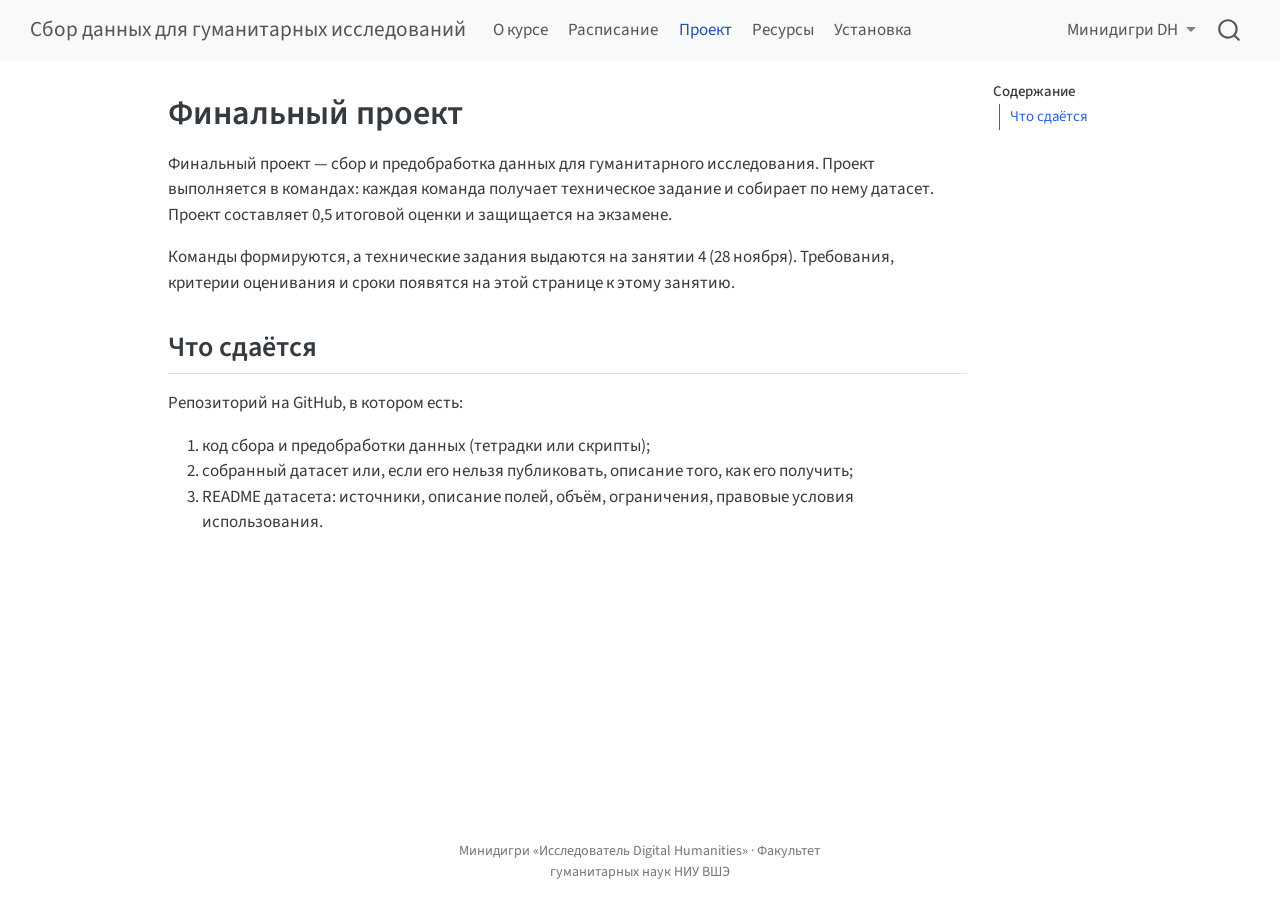
==== docs/project.html @ d886c1c8 "Add course repository skeleton and website Seminar folders 01-07 with topic READMEs, project folder," ====
<!DOCTYPE html>
<html xmlns="http://www.w3.org/1999/xhtml" lang="ru" xml:lang="ru"><head>

<meta charset="utf-8">
<meta name="generator" content="quarto-1.11.9">

<meta name="viewport" content="width=device-width, initial-scale=1.0, user-scalable=yes">


<title>Финальный проект – Сбор данных для гуманитарных исследований</title>
<style>
/* Default styles provided by pandoc.
** See https://pandoc.org/MANUAL.html#variables-for-html for config info.
*/
span.smallcaps{font-variant: small-caps;}
div.columns{display: flex; gap: 1.5em;}
div.column{flex: auto;}
@media screen {
div.columns{gap: min(4vw, 1.5em);}
div.column{overflow-x: auto;}
}
div.hanging-indent{margin-left: 1.5em; text-indent: -1.5em;}
ul.task-list{list-style: none;}
ul.task-list li input[type="checkbox"] {
  width: 0.8em;
  margin: 0 0.8em 0.2em -1em; /* quarto-specific, see https://github.com/quarto-dev/quarto-cli/issues/4556 */ 
  vertical-align: middle;
}
</style>


<script src="site_libs/quarto-nav/quarto-nav.js"></script>
<script src="site_libs/quarto-nav/headroom.min.js"></script>
<script src="site_libs/clipboard/clipboard.min.js"></script>
<script src="site_libs/quarto-search/autocomplete.umd.js"></script>
<script src="site_libs/quarto-search/fuse.min.js"></script>
<script src="site_libs/quarto-search/quarto-search.js"></script>
<meta name="quarto:offset" content="./">
<script src="site_libs/quarto-html/quarto.js" type="module"></script>
<script src="site_libs/quarto-html/tabsets/tabsets.js" type="module"></script>
<script src="site_libs/quarto-html/scrollable-regions/scrollable-regions.js" type="module"></script>
<script src="site_libs/quarto-html/popper.min.js"></script>
<script src="site_libs/quarto-html/tippy.umd.min.js"></script>
<script src="site_libs/quarto-html/anchor.min.js"></script>
<link href="site_libs/quarto-html/tippy.css" rel="stylesheet">
<link href="site_libs/quarto-html/quarto-syntax-highlighting-63b5708e65d6cd79cd7618c58d0c21e7.css" rel="stylesheet" id="quarto-text-highlighting-styles">
<script src="site_libs/bootstrap/bootstrap.min.js"></script>
<link href="site_libs/bootstrap/bootstrap-icons.css" rel="stylesheet">
<link href="site_libs/bootstrap/bootstrap-2f26042ee04390a409193c36bb3e8631.min.css" rel="stylesheet" append-hash="true" id="quarto-bootstrap" data-mode="light">
<script id="quarto-search-options" type="application/json">{
  "location": "navbar",
  "copy-button": false,
  "collapse-after": 3,
  "panel-placement": "end",
  "type": "overlay",
  "limit": 50,
  "keyboard-shortcut": [
    "f",
    "/",
    "s"
  ],
  "show-item-context": false,
  "language": {
    "search-no-results-text": "Поиск не дал результатов",
    "search-matching-documents-text": "Результаты поиска",
    "search-copy-link-title": "Скопировать ссылку",
    "search-hide-matches-text": "Скрыть дополнительные результаты",
    "search-more-match-text": "дополнительный результат в этом документе",
    "search-more-matches-text": "дополнительных результата(-ов) в этом документе",
    "search-clear-button-title": "Очистить",
    "search-text-placeholder": "",
    "search-detached-cancel-button-title": "Отменить",
    "search-submit-button-title": "Найти",
    "search-label": "Поиск"
  }
}</script>


<link rel="stylesheet" href="styles.css">
</head>

<body class="nav-fixed quarto-light"><a id="quarto-skip-link" class="visually-hidden-focusable" href="#quarto-document-content">Skip to main content</a>

<div id="quarto-search-results"></div>
  <header id="quarto-header" class="headroom fixed-top">
    <nav class="navbar navbar-expand-lg " data-bs-theme="dark" aria-label="Сайт">
      <div class="navbar-container container-fluid">
      <div class="navbar-brand-container mx-auto">
    <a class="navbar-brand" href="./index.html">
    <span class="navbar-title">Сбор данных для гуманитарных исследований</span>
    </a>
  </div>
          <button class="navbar-toggler" type="button" data-bs-toggle="collapse" data-bs-target="#navbarCollapse" aria-controls="navbarCollapse" aria-expanded="false" aria-label="Переключить навигацию" onclick="if (window.quartoToggleHeadroom) { window.quartoToggleHeadroom(); }">
  <span class="navbar-toggler-icon"></span>
</button>
          <div class="collapse navbar-collapse" id="navbarCollapse">
            <ul class="navbar-nav navbar-nav-scroll me-auto">
  <li class="nav-item">
    <a class="nav-link" href="./index.html"> 
<span class="menu-text">О курсе</span></a>
  </li>  
  <li class="nav-item">
    <a class="nav-link" href="./schedule.html"> 
<span class="menu-text">Расписание</span></a>
  </li>  
  <li class="nav-item">
    <a class="nav-link active" href="./project.html" aria-current="page"> 
<span class="menu-text">Проект</span></a>
  </li>  
  <li class="nav-item">
    <a class="nav-link" href="./resources.html"> 
<span class="menu-text">Ресурсы</span></a>
  </li>  
  <li class="nav-item">
    <a class="nav-link" href="./setup.html"> 
<span class="menu-text">Установка</span></a>
  </li>  
</ul>
            <ul class="navbar-nav navbar-nav-scroll ms-auto">
  <li class="nav-item dropdown ">
    <a class="nav-link dropdown-toggle" href="#" id="nav-menu-dh" role="link" data-bs-toggle="dropdown" aria-expanded="false">
 <span class="menu-text">Минидигри DH</span>
    </a>
    <ul class="dropdown-menu dropdown-menu-end" aria-labelledby="nav-menu-dh">    
        <li>
    <a class="dropdown-item" href="https://always1ready.github.io/dh-tools/">
 <span class="dropdown-text">1. Цифровые технологии в профессиональной деятельности</span></a>
  </li>  
        <li>
    <a class="dropdown-item" href="https://minidegree-dh.github.io/miniDH-scraping/">
 <span class="dropdown-text">2. Сбор данных с Web-scraping и API</span></a>
  </li>  
        <li>
    <a class="dropdown-item" href="https://github.com/Minidegree-DH/miniDH-NLP-CV">
 <span class="dropdown-text">3. Основы работы с естественным языком и изображениями</span></a>
  </li>  
        <li>
    <a class="dropdown-item" href="https://github.com/Minidegree-DH/miniDH-ML">
 <span class="dropdown-text">4. Алгоритмы машинного обучения для текстов и изображений</span></a>
  </li>  
        <li><hr class="dropdown-divider"></li>
        <li>
    <a class="dropdown-item" href="https://github.com/Minidegree-DH/minidh-student-projects">
 <span class="dropdown-text">Студенческие проекты</span></a>
  </li>  
        <li>
    <a class="dropdown-item" href="https://github.com/Minidegree-DH">
 <span class="dropdown-text">Минидигри на GitHub</span></a>
  </li>  
    </ul>
  </li>
</ul>
          </div> <!-- /navcollapse -->
            <div class="quarto-navbar-tools">
</div>
            <div id="quarto-search" class="" title="Поиск"></div>
      </div> <!-- /container-fluid -->
    </nav>
</header>
<!-- content -->
<div id="quarto-content" class="quarto-container page-columns page-rows-contents page-layout-article page-navbar">
<!-- sidebar -->
<!-- margin-sidebar -->
    <div id="quarto-margin-sidebar" class="sidebar margin-sidebar">
        <nav id="TOC" role="doc-toc" aria-labelledby="toc-title" class="toc-active">
    <h2 id="toc-title">Содержание</h2>
   
  <ul>
  <li><a href="#что-сдаётся" id="toc-что-сдаётся" class="nav-link active" data-scroll-target="#что-сдаётся">Что сдаётся</a></li>
  </ul>
</nav>
    </div>
<!-- main -->
<main class="content" id="quarto-document-content" tabindex="-1">

<header id="title-block-header" class="quarto-title-block default">
<div class="quarto-title">
<h1 class="title">Финальный проект</h1>
</div>



<div class="quarto-title-meta">

    
  
    
  </div>
  


</header>


<p>Финальный проект — сбор и предобработка данных для гуманитарного исследования. Проект выполняется в командах: каждая команда получает техническое задание и собирает по нему датасет. Проект составляет 0,5 итоговой оценки и защищается на экзамене.</p>
<p>Команды формируются, а технические задания выдаются на занятии 4 (28 ноября). Требования, критерии оценивания и сроки появятся на этой странице к этому занятию.</p>
<section id="что-сдаётся" class="level2">
<h2 class="anchored" data-anchor-id="что-сдаётся">Что сдаётся</h2>
<p>Репозиторий на GitHub, в котором есть:</p>
<ol type="1">
<li>код сбора и предобработки данных (тетрадки или скрипты);</li>
<li>собранный датасет или, если его нельзя публиковать, описание того, как его получить;</li>
<li>README датасета: источники, описание полей, объём, ограничения, правовые условия использования.</li>
</ol>
<!-- TODO: критерии оценивания с баллами, этапы и сроки, требования к защите. -->


</section>

</main> <!-- /main -->
<script id="quarto-html-after-body" type="application/javascript">
  window.document.addEventListener("DOMContentLoaded", function (event) {
    const icon = "";
    const anchorJS = new window.AnchorJS();
    anchorJS.options = {
      placement: 'right',
      icon: icon
    };
    anchorJS.add('.anchored');
    const isCodeAnnotation = (el) => {
      for (const clz of el.classList) {
        if (clz.startsWith('code-annotation-')) {                     
          return true;
        }
      }
      return false;
    }
    const onCopySuccess = function(e) {
      // button target
      const button = e.trigger;
      // don't keep focus
      button.blur();
      // flash "checked"
      button.classList.add('code-copy-button-checked');
      var currentTitle = button.getAttribute("title");
      button.setAttribute("title", "Скопировано");
      let tooltip;
      if (window.bootstrap) {
        button.setAttribute("data-bs-toggle", "tooltip");
        button.setAttribute("data-bs-placement", "left");
        button.setAttribute("data-bs-title", "Скопировано");
        tooltip = new bootstrap.Tooltip(button, 
          { trigger: "manual", 
            customClass: "code-copy-button-tooltip",
            offset: [0, -8]});
        tooltip.show();    
      }
      setTimeout(function() {
        if (tooltip) {
          tooltip.hide();
          button.removeAttribute("data-bs-title");
          button.removeAttribute("data-bs-toggle");
          button.removeAttribute("data-bs-placement");
        }
        button.setAttribute("title", currentTitle);
        button.classList.remove('code-copy-button-checked');
      }, 1000);
      // clear code selection
      e.clearSelection();
    }
    const getTextToCopy = function(trigger) {
      const outerScaffold = trigger.parentElement.cloneNode(true);
      const codeEl = outerScaffold.querySelector('code');
      for (const childEl of codeEl.children) {
        if (isCodeAnnotation(childEl)) {
          childEl.remove();
        }
      }
      return codeEl.innerText;
    }
    const clipboard = new window.ClipboardJS('.code-copy-button:not([data-in-quarto-modal])', {
      text: getTextToCopy
    });
    clipboard.on('success', onCopySuccess);
    if (window.document.getElementById('quarto-embedded-source-code-modal')) {
      const clipboardModal = new window.ClipboardJS('.code-copy-button[data-in-quarto-modal]', {
        text: getTextToCopy,
        container: window.document.getElementById('quarto-embedded-source-code-modal')
      });
      clipboardModal.on('success', onCopySuccess);
    }
      var localhostRegex = new RegExp(/^(?:http|https):\/\/localhost\:?[0-9]*\//);
      var mailtoRegex = new RegExp(/^mailto:/);
        var filterRegex = new RegExp("https:\/\/minidegree-dh\.github\.io\/miniDH-scraping\/");
      var isInternal = (href) => {
          return filterRegex.test(href) || localhostRegex.test(href) || mailtoRegex.test(href);
      }
      // Inspect non-navigation links and adorn them if external
      window.quartoDecorateExternalLinks = function (root) {
     var links = (root || window.document).querySelectorAll('a[href]:not(.nav-link):not(.navbar-brand):not(.toc-action):not(.sidebar-link):not(.sidebar-item-toggle):not(.pagination-link):not(.no-external):not([aria-hidden]):not(.dropdown-item):not(.quarto-navigation-tool):not(.about-link)');
      for (var i=0; i<links.length; i++) {
        const link = links[i];
        if (!isInternal(link.href)) {
          // undo the damage that might have been done by quarto-nav.js in the case of
          // links that we want to consider external
          if (link.dataset.originalHref !== undefined) {
            link.href = link.dataset.originalHref;
          }
          if (!link.classList.contains('no-external-icon')) {
          }
        }
      }
      };
      window.quartoDecorateExternalLinks(window.document);
    // Esc closes the popup (WCAG 1.4.13) and focus leaving both trigger and
    // popup closes it (WCAG 2.4.11); tippy handles neither for interactive popups.
    const hideOnEscAndFocusOut = {
      name: 'hideOnEscAndFocusOut',
      defaultValue: true,
      fn(instance) {
        const dismiss = () => {
          // A show scheduled by the trigger delay would otherwise reopen it
          instance.clearDelayTimeouts();
          instance.hide();
        };
        const onKeyDown = (event) => {
          if (event.key !== 'Escape') {
            return;
          }
          // Keep Esc from also reaching page handlers (e.g. reveal.js overview),
          // except an open reveal.js slide menu, which Esc should close too.
          // The menu handles keys only when its keyboard option is on.
          const menuHandlesEsc = window.Reveal?.getPlugin?.('menu')?.isOpen() &&
            window.Reveal.getConfig().menu?.keyboard !== false;
          if (!menuHandlesEsc) {
            event.stopPropagation();
          }
          if (instance.popper.contains(window.document.activeElement)) {
            // Disabled while refocusing so the focus trigger does not reopen it
            instance.disable();
            instance.reference.focus();
            instance.enable();
          }
          dismiss();
        };
        const onFocusOut = (event) => {
          const target = event.relatedTarget;
          if (target && !instance.reference.contains(target) &&
              !instance.popper.contains(target)) {
            dismiss();
          }
        };
        // On the trigger too: a click trigger (code-annotations: select) has no
        // blur handling. Attached for the instance's lifetime so leaving the
        // trigger also cancels a show still pending on the trigger delay.
        instance.reference.addEventListener('focusout', onFocusOut);
        return {
          onShow() {
            window.document.addEventListener('keydown', onKeyDown, true);
            instance.popper.addEventListener('focusout', onFocusOut);
          },
          onHide() {
            window.document.removeEventListener('keydown', onKeyDown, true);
            instance.popper.removeEventListener('focusout', onFocusOut);
          },
          onDestroy() {
            instance.reference.removeEventListener('focusout', onFocusOut);
          },
        };
      },
    };
    function tippyHover(el, contentFn, onTriggerFn, onUntriggerFn) {
      const config = {
        allowHTML: true,
        maxWidth: 500,
        delay: 100,
        arrow: false,
        appendTo: function(el) {
            return el.parentElement;
        },
        interactive: true,
        interactiveBorder: 10,
        theme: 'quarto',
        placement: 'bottom-start',
        plugins: [hideOnEscAndFocusOut],
      };
      if (contentFn) {
        config.content = contentFn;
      }
      if (onTriggerFn) {
        config.onTrigger = onTriggerFn;
      }
      if (onUntriggerFn) {
        config.onUntrigger = onUntriggerFn;
      }
      window.tippy(el, config); 
    }
    const noterefs = window.document.querySelectorAll('a[role="doc-noteref"]');
    for (var i=0; i<noterefs.length; i++) {
      const ref = noterefs[i];
      tippyHover(ref, function() {
        // use id or data attribute instead here
        let href = ref.getAttribute('data-footnote-href') || ref.getAttribute('href');
        try { href = new URL(href).hash; } catch {}
        const id = href.replace(/^#\/?/, "");
        const note = window.document.getElementById(id);
        if (note) {
          return note.innerHTML;
        } else {
          return "";
        }
      });
    }
    const xrefs = window.document.querySelectorAll('a.quarto-xref');
    const processXRef = (id, note) => {
      // Strip column container classes
      const stripColumnClz = (el) => {
        el.classList.remove("page-full", "page-columns");
        if (el.children) {
          for (const child of el.children) {
            stripColumnClz(child);
          }
        }
      }
      stripColumnClz(note)
      if (id === null || id.startsWith('sec-')) {
        // Special case sections, only their first couple elements
        const container = document.createElement("div");
        if (note.children && note.children.length > 2) {
          container.appendChild(note.children[0].cloneNode(true));
          for (let i = 1; i < note.children.length; i++) {
            const child = note.children[i];
            if (child.tagName === "P" && child.innerText === "") {
              continue;
            } else {
              container.appendChild(child.cloneNode(true));
              break;
            }
          }
          if (window.Quarto?.typesetMath) {
            window.Quarto.typesetMath(container);
          }
          return container.innerHTML
        } else {
          if (window.Quarto?.typesetMath) {
            window.Quarto.typesetMath(note);
          }
          return note.innerHTML;
        }
      } else {
        // Remove any anchor links if they are present
        const anchorLink = note.querySelector('a.anchorjs-link');
        if (anchorLink) {
          anchorLink.remove();
        }
        if (window.Quarto?.typesetMath) {
          window.Quarto.typesetMath(note);
        }
        if (note.classList.contains("callout")) {
          return note.outerHTML;
        } else {
          return note.innerHTML;
        }
      }
    }
    for (var i=0; i<xrefs.length; i++) {
      const xref = xrefs[i];
      tippyHover(xref, undefined, function(instance) {
        instance.disable();
        let url = xref.getAttribute('href');
        let hash = undefined; 
        if (url.startsWith('#')) {
          hash = url;
        } else {
          try { hash = new URL(url).hash; } catch {}
        }
        if (hash) {
          const id = hash.replace(/^#\/?/, "");
          const note = window.document.getElementById(id);
          if (note !== null) {
            try {
              const html = processXRef(id, note.cloneNode(true));
              instance.setContent(html);
            } finally {
              instance.enable();
              instance.show();
            }
          } else {
            // See if we can fetch this
            fetch(url.split('#')[0])
            .then(res => res.text())
            .then(html => {
              const parser = new DOMParser();
              const htmlDoc = parser.parseFromString(html, "text/html");
              const note = htmlDoc.getElementById(id);
              if (note !== null) {
                const html = processXRef(id, note);
                instance.setContent(html);
              } 
            }).finally(() => {
              instance.enable();
              instance.show();
            });
          }
        } else {
          // See if we can fetch a full url (with no hash to target)
          // This is a special case and we should probably do some content thinning / targeting
          fetch(url)
          .then(res => res.text())
          .then(html => {
            const parser = new DOMParser();
            const htmlDoc = parser.parseFromString(html, "text/html");
            const note = htmlDoc.querySelector('main.content');
            if (note !== null) {
              // This should only happen for chapter cross references
              // (since there is no id in the URL)
              // remove the first header
              if (note.children.length > 0 && note.children[0].tagName === "HEADER") {
                note.children[0].remove();
              }
              const html = processXRef(null, note);
              instance.setContent(html);
            } 
          }).finally(() => {
            instance.enable();
            instance.show();
          });
        }
      }, function(instance) {
      });
    }
        let selectedAnnoteEl;
        const selectorForAnnotation = ( cell, annotation) => {
          let cellAttr = 'data-code-cell="' + cell + '"';
          let lineAttr = 'data-code-annotation="' +  annotation + '"';
          const selector = 'span[' + cellAttr + '][' + lineAttr + ']';
          return selector;
        }
        const selectCodeLines = (annoteEl) => {
          const doc = window.document;
          const targetCell = annoteEl.getAttribute("data-target-cell");
          const targetAnnotation = annoteEl.getAttribute("data-target-annotation");
          const annoteSpan = window.document.querySelector(selectorForAnnotation(targetCell, targetAnnotation));
          const lines = annoteSpan.getAttribute("data-code-lines").split(",");
          const lineIds = lines.map((line) => {
            return targetCell + "-" + line;
          })
          // Each band is positioned against its own containing block, which is
          // not the offsetParent of the lines, so place it from client rects.
          const placeBand = (band, firstEl, lastEl, codeBlock) => {
            const container = band.offsetParent;
            if (container === null) {
              return;
            }
            const containerRect = container.getBoundingClientRect();
            // Reveal.js scales slides with a transform, so convert client
            // pixels back to the CSS pixels of the container.
            const scale = containerRect.height / container.offsetHeight || 1;
            const firstRect = firstEl.getBoundingClientRect();
            const lastRect = lastEl.getBoundingClientRect();
            const top = (firstRect.top - containerRect.top) / scale - container.clientTop + container.scrollTop;
            const height = (lastRect.bottom - firstRect.top) / scale;
            band.style.top = top - 2 + "px";
            band.style.height = height + 4 + "px";
            if (codeBlock) {
              // Without the copy button wrapper, the containing block is wider
              // than the code block, so span the code block explicitly.
              const blockRect = codeBlock.getBoundingClientRect();
              band.style.left = (blockRect.left - containerRect.left) / scale - container.clientLeft + container.scrollLeft + "px";
              band.style.width = blockRect.width / scale + "px";
            }
          };
          if (lineIds.length > 0) {
            const el = window.document.getElementById(lineIds[0]);
            const lastEl = window.document.getElementById(lineIds[lineIds.length - 1]);
            const parent = el.parentElement.parentElement;
            // cook up a div (if necessary) and position it
            let div = window.document.getElementById("code-annotation-line-highlight");
            if (div === null) {
              div = window.document.createElement("div");
              div.setAttribute("id", "code-annotation-line-highlight");
              div.style.position = 'absolute';
              parent.appendChild(div);
            }
            placeBand(div, el, lastEl, parent.closest("div.sourceCode") || parent);
            let gutterDiv = window.document.getElementById("code-annotation-line-highlight-gutter");
            if (gutterDiv === null) {
              gutterDiv = window.document.createElement("div");
              gutterDiv.setAttribute("id", "code-annotation-line-highlight-gutter");
              gutterDiv.style.position = 'absolute';
              const codeCell = window.document.getElementById(targetCell);
              const gutter = codeCell.querySelector('.code-annotation-gutter');
              gutter.appendChild(gutterDiv);
            }
            placeBand(gutterDiv, el, lastEl);
            selectedAnnoteEl = annoteEl;
          }
        };
        const unselectCodeLines = () => {
          const elementsIds = ["code-annotation-line-highlight", "code-annotation-line-highlight-gutter"];
          elementsIds.forEach((elId) => {
            const div = window.document.getElementById(elId);
            if (div) {
              div.remove();
            }
          });
          selectedAnnoteEl = undefined;
        };
          // Handle positioning of the toggle
      window.addEventListener(
        "resize",
        throttle(() => {
          elRect = undefined;
          if (selectedAnnoteEl) {
            selectCodeLines(selectedAnnoteEl);
          }
        }, 10)
      );
      function throttle(fn, ms) {
      let throttle = false;
      let timer;
        return (...args) => {
          if(!throttle) { // first call gets through
              fn.apply(this, args);
              throttle = true;
          } else { // all the others get throttled
              if(timer) clearTimeout(timer); // cancel #2
              timer = setTimeout(() => {
                fn.apply(this, args);
                timer = throttle = false;
              }, ms);
          }
        };
      }
        // Attach click handler to the DT
        const annoteDls = window.document.querySelectorAll('dt[data-target-cell]');
        for (const annoteDlNode of annoteDls) {
          annoteDlNode.addEventListener('click', (event) => {
            const clickedEl = event.target;
            if (clickedEl !== selectedAnnoteEl) {
              unselectCodeLines();
              const activeEl = window.document.querySelector('dt[data-target-cell].code-annotation-active');
              if (activeEl) {
                activeEl.classList.remove('code-annotation-active');
              }
              selectCodeLines(clickedEl);
              clickedEl.classList.add('code-annotation-active');
            } else {
              // Unselect the line
              unselectCodeLines();
              clickedEl.classList.remove('code-annotation-active');
            }
          });
        }
    const findCites = (el) => {
      const parentEl = el.parentElement;
      if (parentEl) {
        const cites = parentEl.dataset.cites;
        if (cites) {
          return {
            el,
            cites: cites.split(' ')
          };
        } else {
          return findCites(el.parentElement)
        }
      } else {
        return undefined;
      }
    };
    var bibliorefs = window.document.querySelectorAll('a[role="doc-biblioref"]');
    for (var i=0; i<bibliorefs.length; i++) {
      const ref = bibliorefs[i];
      const citeInfo = findCites(ref);
      if (citeInfo) {
        tippyHover(citeInfo.el, function() {
          var popup = window.document.createElement('div');
          citeInfo.cites.forEach(function(cite) {
            var citeDiv = window.document.createElement('div');
            citeDiv.classList.add('hanging-indent');
            citeDiv.classList.add('csl-entry');
            var biblioDiv = window.document.getElementById('ref-' + cite);
            if (biblioDiv) {
              citeDiv.innerHTML = biblioDiv.innerHTML;
            }
            popup.appendChild(citeDiv);
          });
          return popup.innerHTML;
        });
      }
    }
  });
  </script>
  <script type="application/javascript">
  window.quartoScrollableRegionsLabels = {"code":"Прокручиваемый код","output":"Прокручиваемый вывод"};
  </script>
</div> <!-- /content -->
<footer class="footer">
  <div class="nav-footer">
    <div class="nav-footer-left">
      &nbsp;
    </div>   
    <div class="nav-footer-center">
<p>Минидигри «Исследователь Digital Humanities» · Факультет гуманитарных наук НИУ ВШЭ</p>
</div>
    <div class="nav-footer-right">
      &nbsp;
    </div>
  </div>
</footer>




</body></html>
---- docs/site_libs/quarto-html/tippy.css ----
.tippy-box[data-animation=fade][data-state=hidden]{opacity:0}[data-tippy-root]{max-width:calc(100vw - 10px)}.tippy-box{position:relative;background-color:#333;color:#fff;border-radius:4px;font-size:14px;line-height:1.4;white-space:normal;outline:0;transition-property:transform,visibility,opacity}.tippy-box[data-placement^=top]>.tippy-arrow{bottom:0}.tippy-box[data-placement^=top]>.tippy-arrow:before{bottom:-7px;left:0;border-width:8px 8px 0;border-top-color:initial;transform-origin:center top}.tippy-box[data-placement^=bottom]>.tippy-arrow{top:0}.tippy-box[data-placement^=bottom]>.tippy-arrow:before{top:-7px;left:0;border-width:0 8px 8px;border-bottom-color:initial;transform-origin:center bottom}.tippy-box[data-placement^=left]>.tippy-arrow{right:0}.tippy-box[data-placement^=left]>.tippy-arrow:before{border-width:8px 0 8px 8px;border-left-color:initial;right:-7px;transform-origin:center left}.tippy-box[data-placement^=right]>.tippy-arrow{left:0}.tippy-box[data-placement^=right]>.tippy-arrow:before{left:-7px;border-width:8px 8px 8px 0;border-right-color:initial;transform-origin:center right}.tippy-box[data-inertia][data-state=visible]{transition-timing-function:cubic-bezier(.54,1.5,.38,1.11)}.tippy-arrow{width:16px;height:16px;color:#333}.tippy-arrow:before{content:"";position:absolute;border-color:transparent;border-style:solid}.tippy-content{position:relative;padding:5px 9px;z-index:1}
---- docs/site_libs/quarto-html/quarto-syntax-highlighting-63b5708e65d6cd79cd7618c58d0c21e7.css ----
/* quarto syntax highlight colors */
:root {
  --quarto-hl-ot-color: #003B4F;
  --quarto-hl-at-color: #657422;
  --quarto-hl-ss-color: #20794D;
  --quarto-hl-an-color: #5E5E5E;
  --quarto-hl-fu-color: #4758AB;
  --quarto-hl-st-color: #20794D;
  --quarto-hl-cf-color: #003B4F;
  --quarto-hl-op-color: #5E5E5E;
  --quarto-hl-er-color: #AD0000;
  --quarto-hl-bn-color: #AD0000;
  --quarto-hl-al-color: #AD0000;
  --quarto-hl-va-color: #111111;
  --quarto-hl-bu-color: inherit;
  --quarto-hl-ex-color: inherit;
  --quarto-hl-pp-color: #AD0000;
  --quarto-hl-in-color: #5E5E5E;
  --quarto-hl-vs-color: #20794D;
  --quarto-hl-wa-color: #5E5E5E;
  --quarto-hl-do-color: #5E5E5E;
  --quarto-hl-im-color: #00769E;
  --quarto-hl-ch-color: #20794D;
  --quarto-hl-dt-color: #AD0000;
  --quarto-hl-fl-color: #AD0000;
  --quarto-hl-co-color: #5E5E5E;
  --quarto-hl-cv-color: #5E5E5E;
  --quarto-hl-cn-color: #8f5902;
  --quarto-hl-sc-color: #5E5E5E;
  --quarto-hl-dv-color: #AD0000;
  --quarto-hl-kw-color: #003B4F;
}

/* other quarto variables */
:root {
  --quarto-font-monospace: SFMono-Regular, Menlo, Monaco, Consolas, "Liberation Mono", "Courier New", monospace;
}

/* syntax highlight based on Pandoc's rules */
pre > code.sourceCode > span {
  color: #003B4F;
}

code.sourceCode > span {
  color: #003B4F;
}

div.sourceCode,
div.sourceCode pre.sourceCode {
  color: #003B4F;
}

/* Normal */
code span {
  color: #003B4F;
}

/* Alert */
code span.al {
  color: #AD0000;
  font-style: inherit;
}

/* Annotation */
code span.an {
  color: #5E5E5E;
  font-style: inherit;
}

/* Attribute */
code span.at {
  color: #657422;
  font-style: inherit;
}

/* BaseN */
code span.bn {
  color: #AD0000;
  font-style: inherit;
}

/* BuiltIn */
code span.bu {
  font-style: inherit;
}

/* ControlFlow */
code span.cf {
  color: #003B4F;
  font-weight: bold;
  font-style: inherit;
}

/* Char */
code span.ch {
  color: #20794D;
  font-style: inherit;
}

/* Constant */
code span.cn {
  color: #8f5902;
  font-style: inherit;
}

/* Comment */
code span.co {
  color: #5E5E5E;
  font-style: inherit;
}

/* CommentVar */
code span.cv {
  color: #5E5E5E;
  font-style: italic;
}

/* Documentation */
code span.do {
  color: #5E5E5E;
  font-style: italic;
}

/* DataType */
code span.dt {
  color: #AD0000;
  font-style: inherit;
}

/* DecVal */
code span.dv {
  color: #AD0000;
  font-style: inherit;
}

/* Error */
code span.er {
  color: #AD0000;
  font-style: inherit;
}

/* Extension */
code span.ex {
  font-style: inherit;
}

/* Float */
code span.fl {
  color: #AD0000;
  font-style: inherit;
}

/* Function */
code span.fu {
  color: #4758AB;
  font-style: inherit;
}

/* Import */
code span.im {
  color: #00769E;
  font-style: inherit;
}

/* Information */
code span.in {
  color: #5E5E5E;
  font-style: inherit;
}

/* Keyword */
code span.kw {
  color: #003B4F;
  font-weight: bold;
  font-style: inherit;
}

/* Operator */
code span.op {
  color: #5E5E5E;
  font-style: inherit;
}

/* Other */
code span.ot {
  color: #003B4F;
  font-style: inherit;
}

/* Preprocessor */
code span.pp {
  color: #AD0000;
  font-style: inherit;
}

/* SpecialChar */
code span.sc {
  color: #5E5E5E;
  font-style: inherit;
}

/* SpecialString */
code span.ss {
  color: #20794D;
  font-style: inherit;
}

/* String */
code span.st {
  color: #20794D;
  font-style: inherit;
}

/* Variable */
code span.va {
  color: #111111;
  font-style: inherit;
}

/* VerbatimString */
code span.vs {
  color: #20794D;
  font-style: inherit;
}

/* Warning */
code span.wa {
  color: #5E5E5E;
  font-style: italic;
}

.prevent-inlining {
  content: "</";
}

/*# sourceMappingURL=054cc16b9e9817627be6994582d2ffb5.css.map */
---- docs/styles.css ----
/* Карточка занятия в расписании */
.session-card {
  border: 1px solid #dee2e6;
  border-left: 4px solid #2780e3;
  border-radius: 6px;
  padding: 0.75rem 1.25rem;
  margin: 1.25rem 0;
}

.session-card h3 {
  margin-top: 0.25rem;
}

/* Время и аудитории групп */
.session-card table {
  width: auto;
  margin: 0.5rem 0;
}

.session-card td,
.session-card th {
  padding: 0.2rem 1rem 0.2rem 0;
}
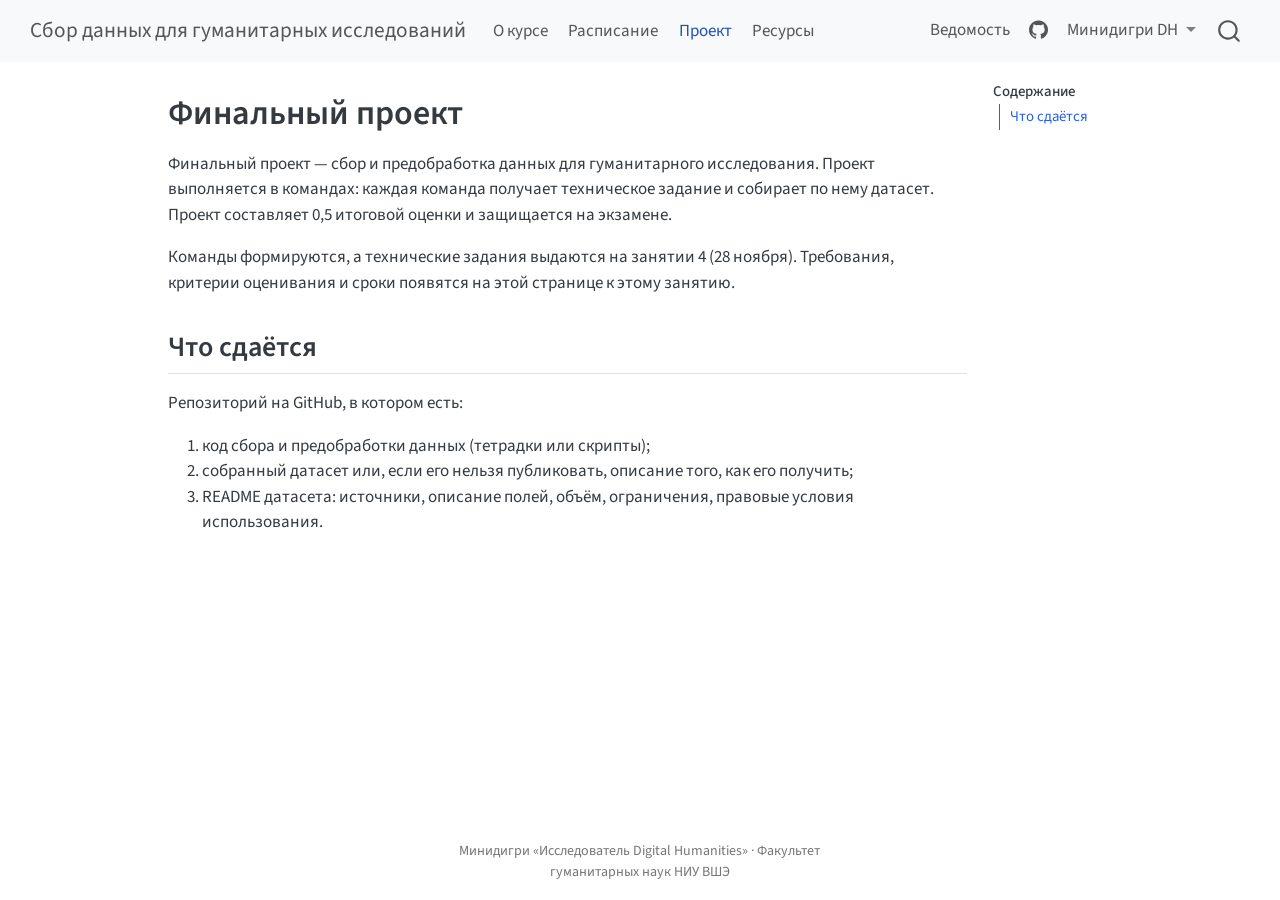
==== commit 29b0de34: "Add files via upload" ====
--- a/docs/project.html
+++ b/docs/project.html
@@ -36,6 +36,7 @@
 <script src="site_libs/quarto-search/fuse.min.js"></script>
 <script src="site_libs/quarto-search/quarto-search.js"></script>
 <meta name="quarto:offset" content="./">
+<link href="./images/favicon.png" rel="icon" type="image/png">
 <script src="site_libs/quarto-html/quarto.js" type="module"></script>
 <script src="site_libs/quarto-html/tabsets/tabsets.js" type="module"></script>
 <script src="site_libs/quarto-html/scrollable-regions/scrollable-regions.js" type="module"></script>
@@ -46,7 +47,7 @@
 <link href="site_libs/quarto-html/quarto-syntax-highlighting-63b5708e65d6cd79cd7618c58d0c21e7.css" rel="stylesheet" id="quarto-text-highlighting-styles">
 <script src="site_libs/bootstrap/bootstrap.min.js"></script>
 <link href="site_libs/bootstrap/bootstrap-icons.css" rel="stylesheet">
-<link href="site_libs/bootstrap/bootstrap-2f26042ee04390a409193c36bb3e8631.min.css" rel="stylesheet" append-hash="true" id="quarto-bootstrap" data-mode="light">
+<link href="site_libs/bootstrap/bootstrap-48eea8e06ff06eb442a2daacfce5ac08.min.css" rel="stylesheet" append-hash="true" id="quarto-bootstrap" data-mode="light">
 <script id="quarto-search-options" type="application/json">{
   "location": "navbar",
   "copy-button": false,
@@ -111,12 +112,17 @@
     <a class="nav-link" href="./resources.html"> 
 <span class="menu-text">Ресурсы</span></a>
   </li>  
-  <li class="nav-item">
-    <a class="nav-link" href="./setup.html"> 
-<span class="menu-text">Установка</span></a>
-  </li>  
 </ul>
             <ul class="navbar-nav navbar-nav-scroll ms-auto">
+  <li class="nav-item">
+    <a class="nav-link" href="https://docs.google.com/spreadsheets/d/1r0UY9qvdqbFJl7yIVJxvzA6fDhArwUjSczj9emu6JRc/edit?gid=0#gid=0"> 
+<span class="menu-text">Ведомость</span></a>
+  </li>  
+  <li class="nav-item compact">
+    <a class="nav-link" href="https://github.com/always1ready/dh-tools"> <i class="bi bi-github" role="img">
+</i> 
+<span class="menu-text"></span></a>
+  </li>  
   <li class="nav-item dropdown ">
     <a class="nav-link dropdown-toggle" href="#" id="nav-menu-dh" role="link" data-bs-toggle="dropdown" aria-expanded="false">
  <span class="menu-text">Минидигри DH</span>
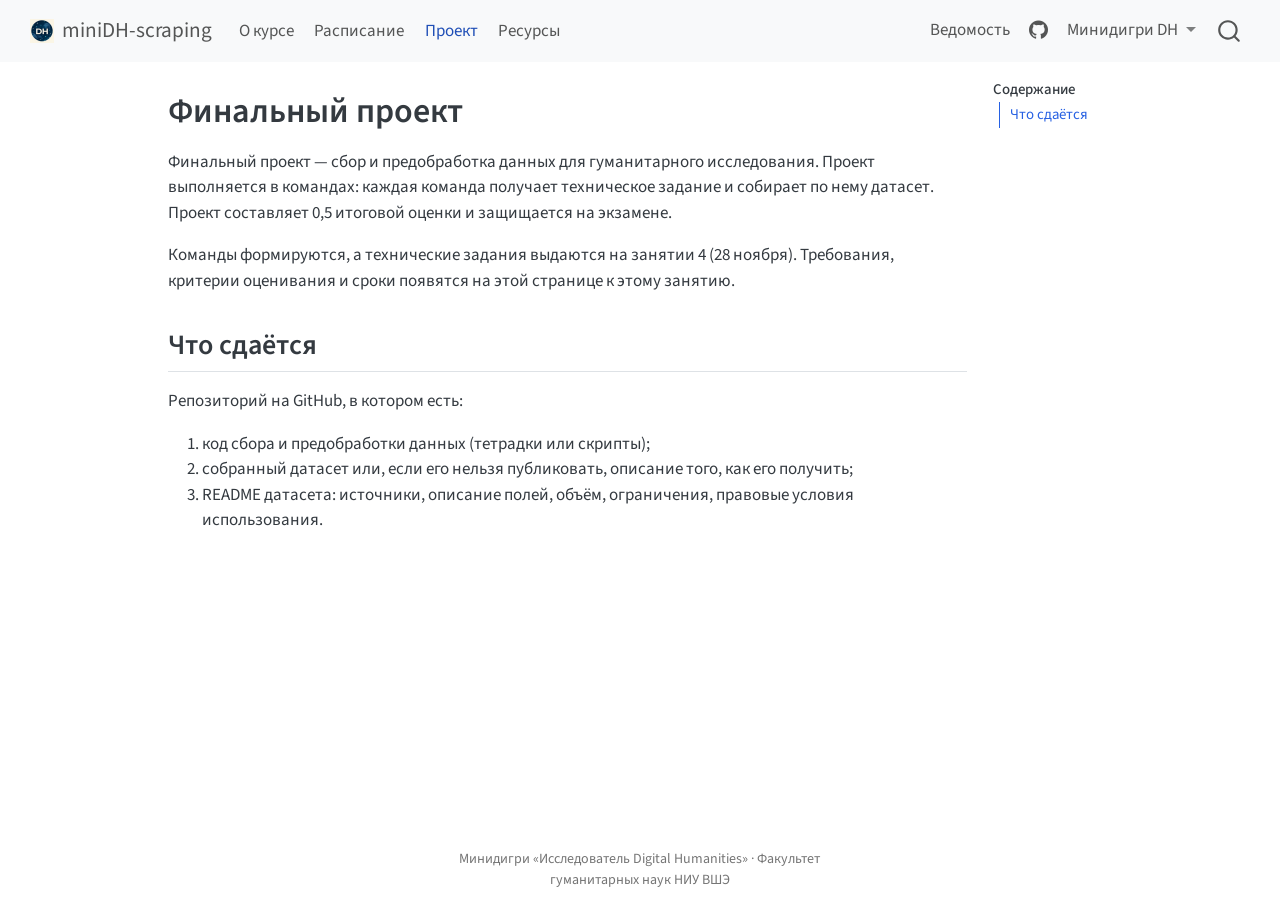
==== commit f6acd48e: "Add files via upload" ====
--- a/docs/project.html
+++ b/docs/project.html
@@ -2,23 +2,20 @@
 <html xmlns="http://www.w3.org/1999/xhtml" lang="ru" xml:lang="ru"><head>
 
 <meta charset="utf-8">
-<meta name="generator" content="quarto-1.11.9">
+<meta name="generator" content="quarto-1.9.35">
 
 <meta name="viewport" content="width=device-width, initial-scale=1.0, user-scalable=yes">
 
 
-<title>Финальный проект – Сбор данных для гуманитарных исследований</title>
+<title>Финальный проект – miniDH-scraping</title>
 <style>
 /* Default styles provided by pandoc.
 ** See https://pandoc.org/MANUAL.html#variables-for-html for config info.
 */
+code{white-space: pre-wrap;}
 span.smallcaps{font-variant: small-caps;}
-div.columns{display: flex; gap: 1.5em;}
-div.column{flex: auto;}
-@media screen {
-div.columns{gap: min(4vw, 1.5em);}
-div.column{overflow-x: auto;}
-}
+div.columns{display: flex; gap: min(4vw, 1.5em);}
+div.column{flex: auto; overflow-x: auto;}
 div.hanging-indent{margin-left: 1.5em; text-indent: -1.5em;}
 ul.task-list{list-style: none;}
 ul.task-list li input[type="checkbox"] {
@@ -36,18 +33,17 @@
 <script src="site_libs/quarto-search/fuse.min.js"></script>
 <script src="site_libs/quarto-search/quarto-search.js"></script>
 <meta name="quarto:offset" content="./">
-<link href="./images/favicon.png" rel="icon" type="image/png">
+<link href="./images/favicon.ico" rel="icon">
 <script src="site_libs/quarto-html/quarto.js" type="module"></script>
 <script src="site_libs/quarto-html/tabsets/tabsets.js" type="module"></script>
-<script src="site_libs/quarto-html/scrollable-regions/scrollable-regions.js" type="module"></script>
 <script src="site_libs/quarto-html/popper.min.js"></script>
 <script src="site_libs/quarto-html/tippy.umd.min.js"></script>
 <script src="site_libs/quarto-html/anchor.min.js"></script>
 <link href="site_libs/quarto-html/tippy.css" rel="stylesheet">
-<link href="site_libs/quarto-html/quarto-syntax-highlighting-63b5708e65d6cd79cd7618c58d0c21e7.css" rel="stylesheet" id="quarto-text-highlighting-styles">
+<link href="site_libs/quarto-html/quarto-syntax-highlighting-46f66b053e56abd73bb6e954d61a315b.css" rel="stylesheet" id="quarto-text-highlighting-styles">
 <script src="site_libs/bootstrap/bootstrap.min.js"></script>
 <link href="site_libs/bootstrap/bootstrap-icons.css" rel="stylesheet">
-<link href="site_libs/bootstrap/bootstrap-48eea8e06ff06eb442a2daacfce5ac08.min.css" rel="stylesheet" append-hash="true" id="quarto-bootstrap" data-mode="light">
+<link href="site_libs/bootstrap/bootstrap-a0f9fd0d421825b736dc1bbcbcba2219.min.css" rel="stylesheet" append-hash="true" id="quarto-bootstrap" data-mode="light">
 <script id="quarto-search-options" type="application/json">{
   "location": "navbar",
   "copy-button": false,
@@ -80,18 +76,23 @@
 <link rel="stylesheet" href="styles.css">
 </head>
 
-<body class="nav-fixed quarto-light"><a id="quarto-skip-link" class="visually-hidden-focusable" href="#quarto-document-content">Skip to main content</a>
+<body class="nav-fixed quarto-light">
 
 <div id="quarto-search-results"></div>
   <header id="quarto-header" class="headroom fixed-top">
-    <nav class="navbar navbar-expand-lg " data-bs-theme="dark" aria-label="Сайт">
+    <nav class="navbar navbar-expand-lg " data-bs-theme="dark">
       <div class="navbar-container container-fluid">
       <div class="navbar-brand-container mx-auto">
+    <a href="./index.html" class="navbar-brand navbar-brand-logo">
+    <img src="./images/favicon-96x96.png" alt="" class="navbar-logo light-content">
+    <img src="./images/favicon-96x96.png" alt="" class="navbar-logo dark-content">
+    </a>
     <a class="navbar-brand" href="./index.html">
-    <span class="navbar-title">Сбор данных для гуманитарных исследований</span>
+    <span class="navbar-title">miniDH-scraping</span>
     </a>
   </div>
-          <button class="navbar-toggler" type="button" data-bs-toggle="collapse" data-bs-target="#navbarCollapse" aria-controls="navbarCollapse" aria-expanded="false" aria-label="Переключить навигацию" onclick="if (window.quartoToggleHeadroom) { window.quartoToggleHeadroom(); }">
+            <div id="quarto-search" class="" title="Поиск"></div>
+          <button class="navbar-toggler" type="button" data-bs-toggle="collapse" data-bs-target="#navbarCollapse" aria-controls="navbarCollapse" role="menu" aria-expanded="false" aria-label="Переключить навигацию" onclick="if (window.quartoToggleHeadroom) { window.quartoToggleHeadroom(); }">
   <span class="navbar-toggler-icon"></span>
 </button>
           <div class="collapse navbar-collapse" id="navbarCollapse">
@@ -115,11 +116,11 @@
 </ul>
             <ul class="navbar-nav navbar-nav-scroll ms-auto">
   <li class="nav-item">
-    <a class="nav-link" href="https://docs.google.com/spreadsheets/d/1r0UY9qvdqbFJl7yIVJxvzA6fDhArwUjSczj9emu6JRc/edit?gid=0#gid=0"> 
+    <a class="nav-link" href="https://docs.yandex.ru/edit/disk/disk%2F2026%20Mini-DH-scraping%20Grades.xlsx?source=docs"> 
 <span class="menu-text">Ведомость</span></a>
   </li>  
   <li class="nav-item compact">
-    <a class="nav-link" href="https://github.com/always1ready/dh-tools"> <i class="bi bi-github" role="img">
+    <a class="nav-link" href="https://github.com/Minidegree-DH/miniDH-scraping/blob/main"> <i class="bi bi-github" role="img">
 </i> 
 <span class="menu-text"></span></a>
   </li>  
@@ -159,7 +160,6 @@
           </div> <!-- /navcollapse -->
             <div class="quarto-navbar-tools">
 </div>
-            <div id="quarto-search" class="" title="Поиск"></div>
       </div> <!-- /container-fluid -->
     </nav>
 </header>
@@ -168,7 +168,7 @@
 <!-- sidebar -->
 <!-- margin-sidebar -->
     <div id="quarto-margin-sidebar" class="sidebar margin-sidebar">
-        <nav id="TOC" role="doc-toc" aria-labelledby="toc-title" class="toc-active">
+        <nav id="TOC" role="doc-toc" class="toc-active">
     <h2 id="toc-title">Содержание</h2>
    
   <ul>
@@ -177,7 +177,7 @@
 </nav>
     </div>
 <!-- main -->
-<main class="content" id="quarto-document-content" tabindex="-1">
+<main class="content" id="quarto-document-content">
 
 <header id="title-block-header" class="quarto-title-block default">
 <div class="quarto-title">
@@ -292,8 +292,7 @@
           return filterRegex.test(href) || localhostRegex.test(href) || mailtoRegex.test(href);
       }
       // Inspect non-navigation links and adorn them if external
-      window.quartoDecorateExternalLinks = function (root) {
-     var links = (root || window.document).querySelectorAll('a[href]:not(.nav-link):not(.navbar-brand):not(.toc-action):not(.sidebar-link):not(.sidebar-item-toggle):not(.pagination-link):not(.no-external):not([aria-hidden]):not(.dropdown-item):not(.quarto-navigation-tool):not(.about-link)');
+     var links = window.document.querySelectorAll('a[href]:not(.nav-link):not(.navbar-brand):not(.toc-action):not(.sidebar-link):not(.sidebar-item-toggle):not(.pagination-link):not(.no-external):not([aria-hidden]):not(.dropdown-item):not(.quarto-navigation-tool):not(.about-link)');
       for (var i=0; i<links.length; i++) {
         const link = links[i];
         if (!isInternal(link.href)) {
@@ -302,69 +301,8 @@
           if (link.dataset.originalHref !== undefined) {
             link.href = link.dataset.originalHref;
           }
-          if (!link.classList.contains('no-external-icon')) {
-          }
-        }
-      }
-      };
-      window.quartoDecorateExternalLinks(window.document);
-    // Esc closes the popup (WCAG 1.4.13) and focus leaving both trigger and
-    // popup closes it (WCAG 2.4.11); tippy handles neither for interactive popups.
-    const hideOnEscAndFocusOut = {
-      name: 'hideOnEscAndFocusOut',
-      defaultValue: true,
-      fn(instance) {
-        const dismiss = () => {
-          // A show scheduled by the trigger delay would otherwise reopen it
-          instance.clearDelayTimeouts();
-          instance.hide();
-        };
-        const onKeyDown = (event) => {
-          if (event.key !== 'Escape') {
-            return;
-          }
-          // Keep Esc from also reaching page handlers (e.g. reveal.js overview),
-          // except an open reveal.js slide menu, which Esc should close too.
-          // The menu handles keys only when its keyboard option is on.
-          const menuHandlesEsc = window.Reveal?.getPlugin?.('menu')?.isOpen() &&
-            window.Reveal.getConfig().menu?.keyboard !== false;
-          if (!menuHandlesEsc) {
-            event.stopPropagation();
-          }
-          if (instance.popper.contains(window.document.activeElement)) {
-            // Disabled while refocusing so the focus trigger does not reopen it
-            instance.disable();
-            instance.reference.focus();
-            instance.enable();
-          }
-          dismiss();
-        };
-        const onFocusOut = (event) => {
-          const target = event.relatedTarget;
-          if (target && !instance.reference.contains(target) &&
-              !instance.popper.contains(target)) {
-            dismiss();
-          }
-        };
-        // On the trigger too: a click trigger (code-annotations: select) has no
-        // blur handling. Attached for the instance's lifetime so leaving the
-        // trigger also cancels a show still pending on the trigger delay.
-        instance.reference.addEventListener('focusout', onFocusOut);
-        return {
-          onShow() {
-            window.document.addEventListener('keydown', onKeyDown, true);
-            instance.popper.addEventListener('focusout', onFocusOut);
-          },
-          onHide() {
-            window.document.removeEventListener('keydown', onKeyDown, true);
-            instance.popper.removeEventListener('focusout', onFocusOut);
-          },
-          onDestroy() {
-            instance.reference.removeEventListener('focusout', onFocusOut);
-          },
-        };
-      },
-    };
+        }
+      }
     function tippyHover(el, contentFn, onTriggerFn, onUntriggerFn) {
       const config = {
         allowHTML: true,
@@ -378,7 +316,6 @@
         interactiveBorder: 10,
         theme: 'quarto',
         placement: 'bottom-start',
-        plugins: [hideOnEscAndFocusOut],
       };
       if (contentFn) {
         config.content = contentFn;
@@ -541,54 +478,44 @@
           const lineIds = lines.map((line) => {
             return targetCell + "-" + line;
           })
-          // Each band is positioned against its own containing block, which is
-          // not the offsetParent of the lines, so place it from client rects.
-          const placeBand = (band, firstEl, lastEl, codeBlock) => {
-            const container = band.offsetParent;
-            if (container === null) {
-              return;
+          let top = null;
+          let height = null;
+          let parent = null;
+          if (lineIds.length > 0) {
+              //compute the position of the single el (top and bottom and make a div)
+              const el = window.document.getElementById(lineIds[0]);
+              top = el.offsetTop;
+              height = el.offsetHeight;
+              parent = el.parentElement.parentElement;
+            if (lineIds.length > 1) {
+              const lastEl = window.document.getElementById(lineIds[lineIds.length - 1]);
+              const bottom = lastEl.offsetTop + lastEl.offsetHeight;
+              height = bottom - top;
             }
-            const containerRect = container.getBoundingClientRect();
-            // Reveal.js scales slides with a transform, so convert client
-            // pixels back to the CSS pixels of the container.
-            const scale = containerRect.height / container.offsetHeight || 1;
-            const firstRect = firstEl.getBoundingClientRect();
-            const lastRect = lastEl.getBoundingClientRect();
-            const top = (firstRect.top - containerRect.top) / scale - container.clientTop + container.scrollTop;
-            const height = (lastRect.bottom - firstRect.top) / scale;
-            band.style.top = top - 2 + "px";
-            band.style.height = height + 4 + "px";
-            if (codeBlock) {
-              // Without the copy button wrapper, the containing block is wider
-              // than the code block, so span the code block explicitly.
-              const blockRect = codeBlock.getBoundingClientRect();
-              band.style.left = (blockRect.left - containerRect.left) / scale - container.clientLeft + container.scrollLeft + "px";
-              band.style.width = blockRect.width / scale + "px";
+            if (top !== null && height !== null && parent !== null) {
+              // cook up a div (if necessary) and position it 
+              let div = window.document.getElementById("code-annotation-line-highlight");
+              if (div === null) {
+                div = window.document.createElement("div");
+                div.setAttribute("id", "code-annotation-line-highlight");
+                div.style.position = 'absolute';
+                parent.appendChild(div);
+              }
+              div.style.top = top - 2 + "px";
+              div.style.height = height + 4 + "px";
+              div.style.left = 0;
+              let gutterDiv = window.document.getElementById("code-annotation-line-highlight-gutter");
+              if (gutterDiv === null) {
+                gutterDiv = window.document.createElement("div");
+                gutterDiv.setAttribute("id", "code-annotation-line-highlight-gutter");
+                gutterDiv.style.position = 'absolute';
+                const codeCell = window.document.getElementById(targetCell);
+                const gutter = codeCell.querySelector('.code-annotation-gutter');
+                gutter.appendChild(gutterDiv);
+              }
+              gutterDiv.style.top = top - 2 + "px";
+              gutterDiv.style.height = height + 4 + "px";
             }
-          };
-          if (lineIds.length > 0) {
-            const el = window.document.getElementById(lineIds[0]);
-            const lastEl = window.document.getElementById(lineIds[lineIds.length - 1]);
-            const parent = el.parentElement.parentElement;
-            // cook up a div (if necessary) and position it
-            let div = window.document.getElementById("code-annotation-line-highlight");
-            if (div === null) {
-              div = window.document.createElement("div");
-              div.setAttribute("id", "code-annotation-line-highlight");
-              div.style.position = 'absolute';
-              parent.appendChild(div);
-            }
-            placeBand(div, el, lastEl, parent.closest("div.sourceCode") || parent);
-            let gutterDiv = window.document.getElementById("code-annotation-line-highlight-gutter");
-            if (gutterDiv === null) {
-              gutterDiv = window.document.createElement("div");
-              gutterDiv.setAttribute("id", "code-annotation-line-highlight-gutter");
-              gutterDiv.style.position = 'absolute';
-              const codeCell = window.document.getElementById(targetCell);
-              const gutter = codeCell.querySelector('.code-annotation-gutter');
-              gutter.appendChild(gutterDiv);
-            }
-            placeBand(gutterDiv, el, lastEl);
             selectedAnnoteEl = annoteEl;
           }
         };
@@ -687,9 +614,6 @@
     }
   });
   </script>
-  <script type="application/javascript">
-  window.quartoScrollableRegionsLabels = {"code":"Прокручиваемый код","output":"Прокручиваемый вывод"};
-  </script>
 </div> <!-- /content -->
 <footer class="footer">
   <div class="nav-footer">
--- a/docs/site_libs/quarto-html/quarto-syntax-highlighting-46f66b053e56abd73bb6e954d61a315b.css
+++ b/docs/site_libs/quarto-html/quarto-syntax-highlighting-46f66b053e56abd73bb6e954d61a315b.css
@@ -0,0 +1,236 @@
+/* quarto syntax highlight colors */
+:root {
+  --quarto-hl-ot-color: #003B4F;
+  --quarto-hl-at-color: #657422;
+  --quarto-hl-ss-color: #20794D;
+  --quarto-hl-an-color: #5E5E5E;
+  --quarto-hl-fu-color: #4758AB;
+  --quarto-hl-st-color: #20794D;
+  --quarto-hl-cf-color: #003B4F;
+  --quarto-hl-op-color: #5E5E5E;
+  --quarto-hl-er-color: #AD0000;
+  --quarto-hl-bn-color: #AD0000;
+  --quarto-hl-al-color: #AD0000;
+  --quarto-hl-va-color: #111111;
+  --quarto-hl-bu-color: inherit;
+  --quarto-hl-ex-color: inherit;
+  --quarto-hl-pp-color: #AD0000;
+  --quarto-hl-in-color: #5E5E5E;
+  --quarto-hl-vs-color: #20794D;
+  --quarto-hl-wa-color: #5E5E5E;
+  --quarto-hl-do-color: #5E5E5E;
+  --quarto-hl-im-color: #00769E;
+  --quarto-hl-ch-color: #20794D;
+  --quarto-hl-dt-color: #AD0000;
+  --quarto-hl-fl-color: #AD0000;
+  --quarto-hl-co-color: #5E5E5E;
+  --quarto-hl-cv-color: #5E5E5E;
+  --quarto-hl-cn-color: #8f5902;
+  --quarto-hl-sc-color: #5E5E5E;
+  --quarto-hl-dv-color: #AD0000;
+  --quarto-hl-kw-color: #003B4F;
+}
+
+/* other quarto variables */
+:root {
+  --quarto-font-monospace: SFMono-Regular, Menlo, Monaco, Consolas, "Liberation Mono", "Courier New", monospace;
+}
+
+/* syntax highlight based on Pandoc's rules */
+pre > code.sourceCode > span {
+  color: #003B4F;
+}
+
+code.sourceCode > span {
+  color: #003B4F;
+}
+
+div.sourceCode,
+div.sourceCode pre.sourceCode {
+  color: #003B4F;
+}
+
+/* Normal */
+code span {
+  color: #003B4F;
+}
+
+/* Alert */
+code span.al {
+  color: #AD0000;
+  font-style: inherit;
+}
+
+/* Annotation */
+code span.an {
+  color: #5E5E5E;
+  font-style: inherit;
+}
+
+/* Attribute */
+code span.at {
+  color: #657422;
+  font-style: inherit;
+}
+
+/* BaseN */
+code span.bn {
+  color: #AD0000;
+  font-style: inherit;
+}
+
+/* BuiltIn */
+code span.bu {
+  font-style: inherit;
+}
+
+/* ControlFlow */
+code span.cf {
+  color: #003B4F;
+  font-weight: bold;
+  font-style: inherit;
+}
+
+/* Char */
+code span.ch {
+  color: #20794D;
+  font-style: inherit;
+}
+
+/* Constant */
+code span.cn {
+  color: #8f5902;
+  font-style: inherit;
+}
+
+/* Comment */
+code span.co {
+  color: #5E5E5E;
+  font-style: inherit;
+}
+
+/* CommentVar */
+code span.cv {
+  color: #5E5E5E;
+  font-style: italic;
+}
+
+/* Documentation */
+code span.do {
+  color: #5E5E5E;
+  font-style: italic;
+}
+
+/* DataType */
+code span.dt {
+  color: #AD0000;
+  font-style: inherit;
+}
+
+/* DecVal */
+code span.dv {
+  color: #AD0000;
+  font-style: inherit;
+}
+
+/* Error */
+code span.er {
+  color: #AD0000;
+  font-style: inherit;
+}
+
+/* Extension */
+code span.ex {
+  font-style: inherit;
+}
+
+/* Float */
+code span.fl {
+  color: #AD0000;
+  font-style: inherit;
+}
+
+/* Function */
+code span.fu {
+  color: #4758AB;
+  font-style: inherit;
+}
+
+/* Import */
+code span.im {
+  color: #00769E;
+  font-style: inherit;
+}
+
+/* Information */
+code span.in {
+  color: #5E5E5E;
+  font-style: inherit;
+}
+
+/* Keyword */
+code span.kw {
+  color: #003B4F;
+  font-weight: bold;
+  font-style: inherit;
+}
+
+/* Operator */
+code span.op {
+  color: #5E5E5E;
+  font-style: inherit;
+}
+
+/* Other */
+code span.ot {
+  color: #003B4F;
+  font-style: inherit;
+}
+
+/* Preprocessor */
+code span.pp {
+  color: #AD0000;
+  font-style: inherit;
+}
+
+/* SpecialChar */
+code span.sc {
+  color: #5E5E5E;
+  font-style: inherit;
+}
+
+/* SpecialString */
+code span.ss {
+  color: #20794D;
+  font-style: inherit;
+}
+
+/* String */
+code span.st {
+  color: #20794D;
+  font-style: inherit;
+}
+
+/* Variable */
+code span.va {
+  color: #111111;
+  font-style: inherit;
+}
+
+/* VerbatimString */
+code span.vs {
+  color: #20794D;
+  font-style: inherit;
+}
+
+/* Warning */
+code span.wa {
+  color: #5E5E5E;
+  font-style: italic;
+}
+
+.prevent-inlining {
+  content: "</";
+}
+
+/*# sourceMappingURL=5022ed312398f59a55adce476d7327af.css.map */
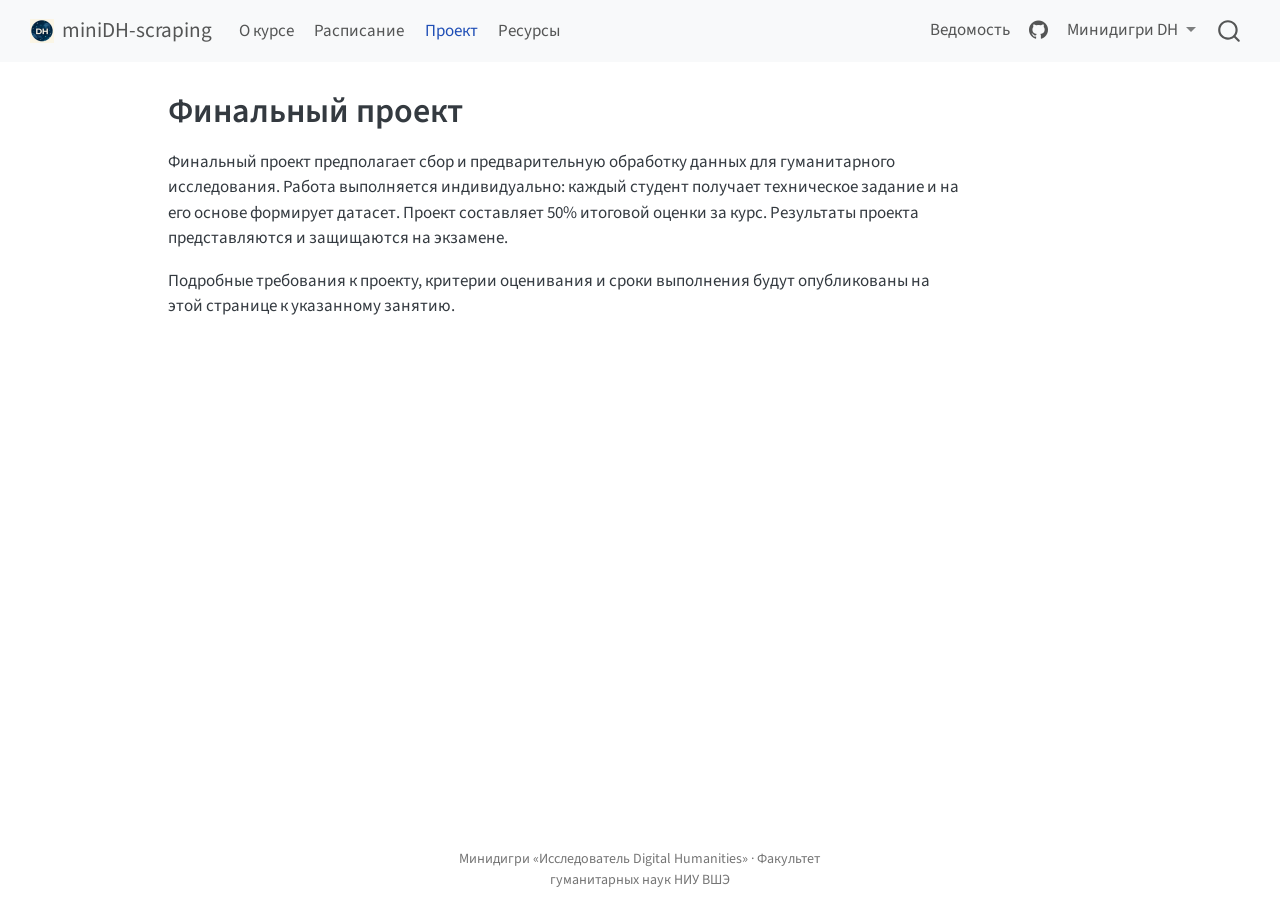
==== commit fbfc2f81: "Add files via upload" ====
--- a/docs/project.html
+++ b/docs/project.html
@@ -116,7 +116,7 @@
 </ul>
             <ul class="navbar-nav navbar-nav-scroll ms-auto">
   <li class="nav-item">
-    <a class="nav-link" href="https://docs.yandex.ru/edit/disk/disk%2F2026%20Mini-DH-scraping%20Grades.xlsx?source=docs"> 
+    <a class="nav-link" href="https://docs.google.com/spreadsheets/d/1YAKlnOGF-Ej6AY3OVG7sF_o-0jT_M77J3J2FLPrb__o/edit?usp=sharing"> 
 <span class="menu-text">Ведомость</span></a>
   </li>  
   <li class="nav-item compact">
@@ -167,14 +167,8 @@
 <div id="quarto-content" class="quarto-container page-columns page-rows-contents page-layout-article page-navbar">
 <!-- sidebar -->
 <!-- margin-sidebar -->
-    <div id="quarto-margin-sidebar" class="sidebar margin-sidebar">
-        <nav id="TOC" role="doc-toc" class="toc-active">
-    <h2 id="toc-title">Содержание</h2>
-   
-  <ul>
-  <li><a href="#что-сдаётся" id="toc-что-сдаётся" class="nav-link active" data-scroll-target="#что-сдаётся">Что сдаётся</a></li>
-  </ul>
-</nav>
+    <div id="quarto-margin-sidebar" class="sidebar margin-sidebar zindex-bottom">
+        
     </div>
 <!-- main -->
 <main class="content" id="quarto-document-content">
@@ -198,20 +192,11 @@
 </header>
 
 
-<p>Финальный проект — сбор и предобработка данных для гуманитарного исследования. Проект выполняется в командах: каждая команда получает техническое задание и собирает по нему датасет. Проект составляет 0,5 итоговой оценки и защищается на экзамене.</p>
-<p>Команды формируются, а технические задания выдаются на занятии 4 (28 ноября). Требования, критерии оценивания и сроки появятся на этой странице к этому занятию.</p>
-<section id="что-сдаётся" class="level2">
-<h2 class="anchored" data-anchor-id="что-сдаётся">Что сдаётся</h2>
-<p>Репозиторий на GitHub, в котором есть:</p>
-<ol type="1">
-<li>код сбора и предобработки данных (тетрадки или скрипты);</li>
-<li>собранный датасет или, если его нельзя публиковать, описание того, как его получить;</li>
-<li>README датасета: источники, описание полей, объём, ограничения, правовые условия использования.</li>
-</ol>
+<p>Финальный проект предполагает сбор и предварительную обработку данных для гуманитарного исследования. Работа выполняется индивидуально: каждый студент получает техническое задание и на его основе формирует датасет. Проект составляет 50% итоговой оценки за курс. Результаты проекта представляются и защищаются на экзамене.</p>
+<p>Подробные требования к проекту, критерии оценивания и сроки выполнения будут опубликованы на этой странице к указанному занятию.</p>
 <!-- TODO: критерии оценивания с баллами, этапы и сроки, требования к защите. -->
 
 
-</section>
 
 </main> <!-- /main -->
 <script id="quarto-html-after-body" type="application/javascript">
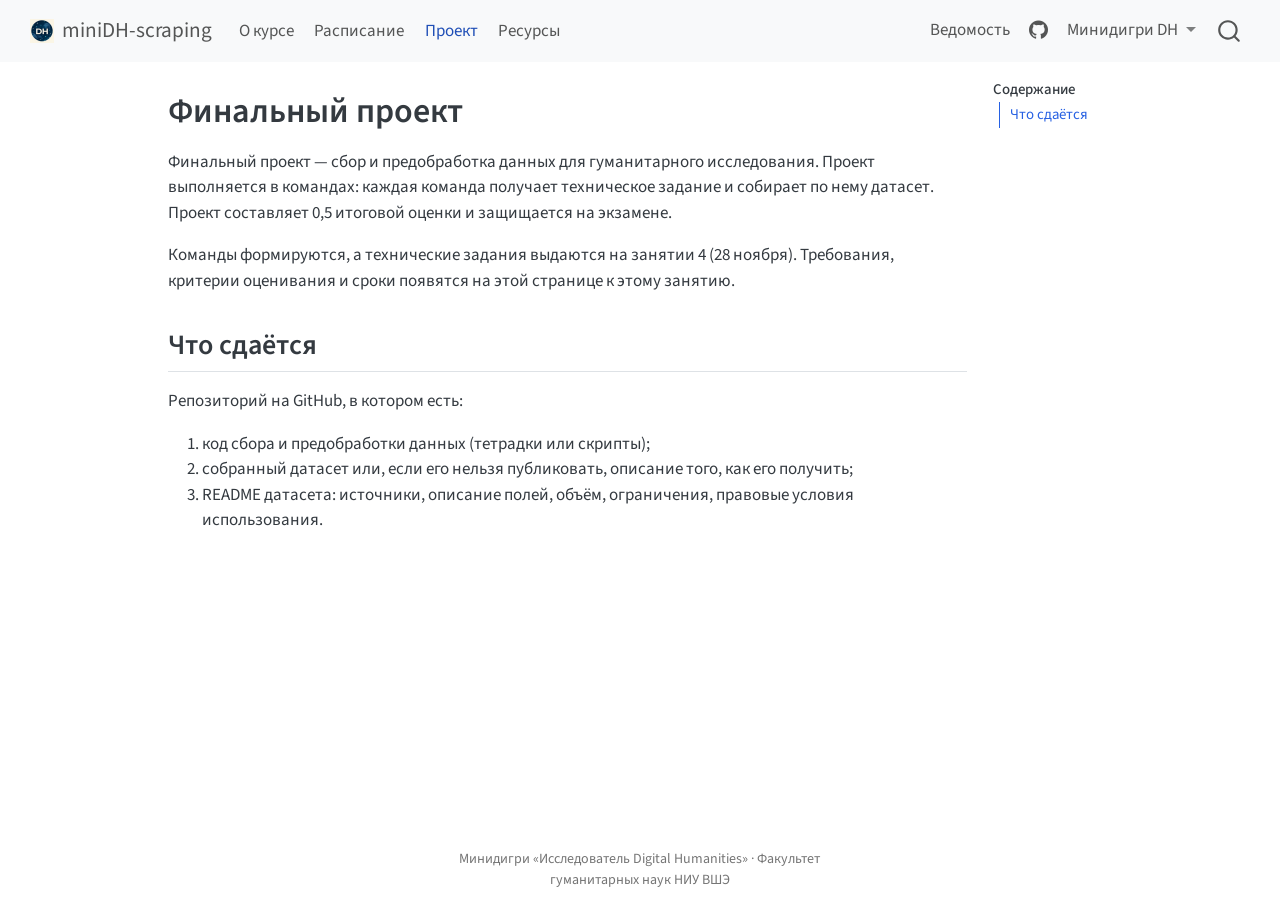
==== commit 15ad29c1: "Add files via upload" ====
--- a/docs/project.html
+++ b/docs/project.html
@@ -167,8 +167,14 @@
 <div id="quarto-content" class="quarto-container page-columns page-rows-contents page-layout-article page-navbar">
 <!-- sidebar -->
 <!-- margin-sidebar -->
-    <div id="quarto-margin-sidebar" class="sidebar margin-sidebar zindex-bottom">
-        
+    <div id="quarto-margin-sidebar" class="sidebar margin-sidebar">
+        <nav id="TOC" role="doc-toc" class="toc-active">
+    <h2 id="toc-title">Содержание</h2>
+   
+  <ul>
+  <li><a href="#что-сдаётся" id="toc-что-сдаётся" class="nav-link active" data-scroll-target="#что-сдаётся">Что сдаётся</a></li>
+  </ul>
+</nav>
     </div>
 <!-- main -->
 <main class="content" id="quarto-document-content">
@@ -192,11 +198,20 @@
 </header>
 
 
-<p>Финальный проект предполагает сбор и предварительную обработку данных для гуманитарного исследования. Работа выполняется индивидуально: каждый студент получает техническое задание и на его основе формирует датасет. Проект составляет 50% итоговой оценки за курс. Результаты проекта представляются и защищаются на экзамене.</p>
-<p>Подробные требования к проекту, критерии оценивания и сроки выполнения будут опубликованы на этой странице к указанному занятию.</p>
+<p>Финальный проект — сбор и предобработка данных для гуманитарного исследования. Проект выполняется в командах: каждая команда получает техническое задание и собирает по нему датасет. Проект составляет 0,5 итоговой оценки и защищается на экзамене.</p>
+<p>Команды формируются, а технические задания выдаются на занятии 4 (28 ноября). Требования, критерии оценивания и сроки появятся на этой странице к этому занятию.</p>
+<section id="что-сдаётся" class="level2">
+<h2 class="anchored" data-anchor-id="что-сдаётся">Что сдаётся</h2>
+<p>Репозиторий на GitHub, в котором есть:</p>
+<ol type="1">
+<li>код сбора и предобработки данных (тетрадки или скрипты);</li>
+<li>собранный датасет или, если его нельзя публиковать, описание того, как его получить;</li>
+<li>README датасета: источники, описание полей, объём, ограничения, правовые условия использования.</li>
+</ol>
 <!-- TODO: критерии оценивания с баллами, этапы и сроки, требования к защите. -->
 
 
+</section>
 
 </main> <!-- /main -->
 <script id="quarto-html-after-body" type="application/javascript">
